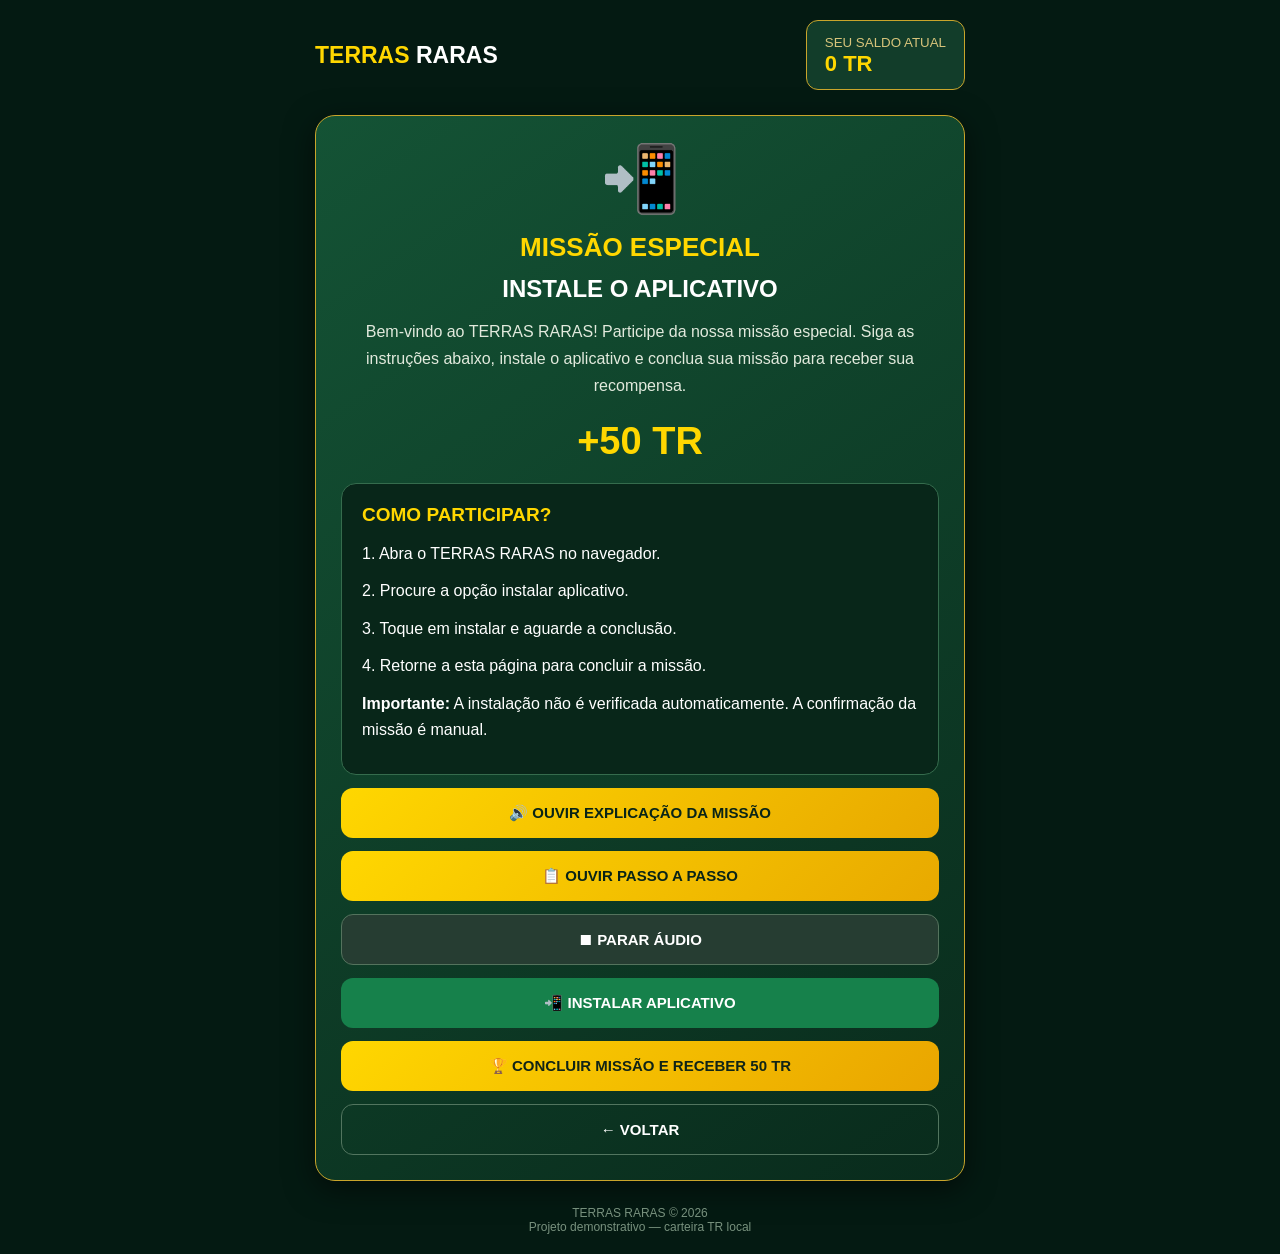
==== missao.html @ 946a31db "Create missao.html" ====
<!DOCTYPE html>
<html lang="pt-BR">
<head>
  <meta charset="UTF-8">
  <meta name="viewport" content="width=device-width, initial-scale=1.0">
  <meta name="theme-color" content="#06251a">
  <meta name="description" content="TERRAS RARAS - Página de Missões">
  <title>TERRAS RARAS - Missões</title>

  <style>
    * {
      box-sizing: border-box;
      margin: 0;
      padding: 0;
    }

    body {
      background: #041a12;
      color: #fff;
      font-family: Arial, sans-serif;
      min-height: 100vh;
      padding: 20px;
    }

    .container {
      max-width: 650px;
      margin: auto;
    }

    header {
      display: flex;
      align-items: center;
      justify-content: space-between;
      gap: 12px;
      margin-bottom: 25px;
      flex-wrap: wrap;
    }

    .logo {
      color: #ffd700;
      font-size: 23px;
      font-weight: 900;
    }

    .logo span {
      color: white;
    }

    .wallet {
      background: #123d2a;
      border: 1px solid #c9a52b;
      padding: 12px 18px;
      border-radius: 12px;
    }

    .wallet small {
      color: #d7c47b;
    }

    .balance {
      color: #ffd700;
      font-size: 22px;
      font-weight: bold;
    }

    .mission {
      background: linear-gradient(145deg, #145335, #092b1c);
      border: 1px solid #c9a52b;
      border-radius: 20px;
      padding: 25px;
      text-align: center;
      box-shadow: 0 8px 30px #0008;
    }

    .mission-icon {
      font-size: 65px;
      margin-bottom: 15px;
    }

    h1 {
      color: #ffd700;
      font-size: 26px;
      margin-bottom: 12px;
    }

    .description {
      color: #e2eadd;
      line-height: 1.7;
      margin: 15px 0;
    }

    .reward {
      color: #ffd700;
      font-size: 38px;
      font-weight: 900;
      margin: 20px;
    }

    .instructions {
      background: #082619;
      border: 1px solid #356c4d;
      border-radius: 15px;
      padding: 20px;
      text-align: left;
      margin-top: 20px;
    }

    .instructions h2 {
      color: #ffd700;
      margin-bottom: 15px;
      font-size: 19px;
    }

    .instructions p {
      margin: 12px 0;
      line-height: 1.6;
    }

    button {
      width: 100%;
      padding: 16px;
      border: none;
      border-radius: 12px;
      font-size: 15px;
      font-weight: 900;
      cursor: pointer;
      margin-top: 13px;
    }

    .audio {
      background: linear-gradient(135deg, #ffd700, #e8a900);
      color: #092417;
    }

    .stop {
      background: #263d32;
      color: white;
      border: 1px solid #54735d;
    }

    .install {
      background: #16814b;
      color: white;
    }

    .complete {
      background: linear-gradient(135deg, #ffd700, #e9a500);
      color: #102416;
    }

    .back {
      background: transparent;
      color: #fff;
      border: 1px solid #52755f;
    }

    button:active {
      transform: scale(.98);
    }

    .footer {
      text-align: center;
      color: #78917e;
      margin-top: 25px;
      font-size: 12px;
    }

    [hidden] {
      display: none !important;
    }
  </style>
</head>

<body>
<div class="container">

  <header>
    <div class="logo">TERRAS <span>RARAS</span></div>
    <div class="wallet">
      <small>SEU SALDO ATUAL</small>
      <div class="balance">
        <span id="balance">600</span> TR
      </div>
    </div>
  </header>

  <main>
    <section class="mission">

      <div class="mission-icon">📲</div>

      <h1>MISSÃO ESPECIAL</h1>

      <h2>INSTALE O APLICATIVO</h2>

      <p class="description">
        Bem-vindo ao TERRAS RARAS!
        Participe da nossa missão especial.
        Siga as instruções abaixo, instale o aplicativo
        e conclua sua missão para receber sua recompensa.
      </p>

      <div class="reward">+50 TR</div>

      <div class="instructions" id="instrucoes">

        <h2>COMO PARTICIPAR?</h2>

        <p>1. Abra o TERRAS RARAS no navegador.</p>

        <p>2. Procure a opção instalar aplicativo.</p>

        <p>3. Toque em instalar e aguarde a conclusão.</p>

        <p>4. Retorne a esta página para concluir a missão.</p>

        <p>
          <strong>Importante:</strong>
          A instalação não é verificada automaticamente.
          A confirmação da missão é manual.
        </p>

      </div>

      <button class="audio" id="ouvir">
        🔊 OUVIR EXPLICAÇÃO DA MISSÃO
      </button>

      <button class="audio" id="ouvirPassos">
        📋 OUVIR PASSO A PASSO
      </button>

      <button class="stop" id="parar">
        ⏹ PARAR ÁUDIO
      </button>

      <button class="install" id="instalar">
        📲 INSTALAR APLICATIVO
      </button>

      <button class="complete" id="concluir">
        🏆 CONCLUIR MISSÃO E RECEBER 50 TR
      </button>

      <button class="back" onclick="history.back()">
        ← VOLTAR
      </button>

    </section>
  </main>

  <div class="footer">
    TERRAS RARAS © 2026<br>
    Projeto demonstrativo — carteira TR local
  </div>

</div>

<script>
  const saldoInicial = 600;

  let saldo = Number(
    localStorage.getItem('terrasRarasSaldo')
  );

  if (!Number.isFinite(saldo) || saldo < 0) {
    saldo = saldoInicial;
    localStorage.setItem('terrasRarasSaldo', saldo);
  }

  document.getElementById('balance').textContent = saldo;

  function falar(texto) {
    if (!('speechSynthesis' in window)) {
      alert('Seu navegador não suporta áudio.');
      return;
    }

    speechSynthesis.cancel();

    const voz = new SpeechSynthesisUtterance(texto);
    voz.lang = 'pt-BR';
    voz.rate = 0.9;
    voz.pitch = 1.05;
    voz.volume = 1;

    const vozes = speechSynthesis.getVoices();
    const brasileira = vozes.find(
      v => v.lang.toLowerCase() === 'pt-br'
    );

    if (brasileira) voz.voice = brasileira;

    speechSynthesis.speak(voz);
  }

  document.getElementById('ouvir').onclick = () => {
    falar(
      'Bem-vindo ao Terras Raras! Esta é sua missão especial. ' +
      'Instale o aplicativo no seu dispositivo, siga as instruções ' +
      'e conclua a missão para receber cinquenta TR. Boa sorte!'
    );
  };

  document.getElementById('ouvirPassos').onclick = () => {
    falar(
      'Primeiro: abra o Terras Raras no navegador. ' +
      'Segundo: procure a opção instalar aplicativo. ' +
      'Terceiro: toque em instalar e aguarde a conclusão. ' +
      'Quarto: retorne a esta página para concluir a missão. ' +
      'A instalação não é verificada automaticamente.'
    );
  };

  document.getElementById('parar').onclick = () => {
    speechSynthesis.cancel();
  };

  let instalacaoPendente = null;

  window.addEventListener('beforeinstallprompt', event => {
    event.preventDefault();
    instalacaoPendente = event;
  });

  document.getElementById('instalar').onclick = async () => {
    if (!instalacaoPendente) {
      alert(
        'A instalação pode ser feita pelo menu do navegador, ' +
        'na opção Adicionar à tela inicial ou Instalar aplicativo.'
      );
      return;
    }

    instalacaoPendente.prompt();
    await instalacaoPendente.userChoice;
    instalacaoPendente = null;
  };

  document.getElementById('concluir').onclick = () => {
    if (localStorage.getItem('missaoTerrasRarasConcluida')) {
      alert('Você já recebeu a recompensa desta missão!');
      return;
    }

    saldo += 50;

    localStorage.setItem('terrasRarasSaldo', saldo);
    localStorage.setItem('missaoTerrasRarasConcluida', 'true');

    document.getElementById('balance').textContent = saldo;

    alert('Parabéns! Você recebeu 50 TR!');

    falar('Parabéns! Missão concluída! Você recebeu cinquenta TR!');
  };
</script>

</body>
</html>
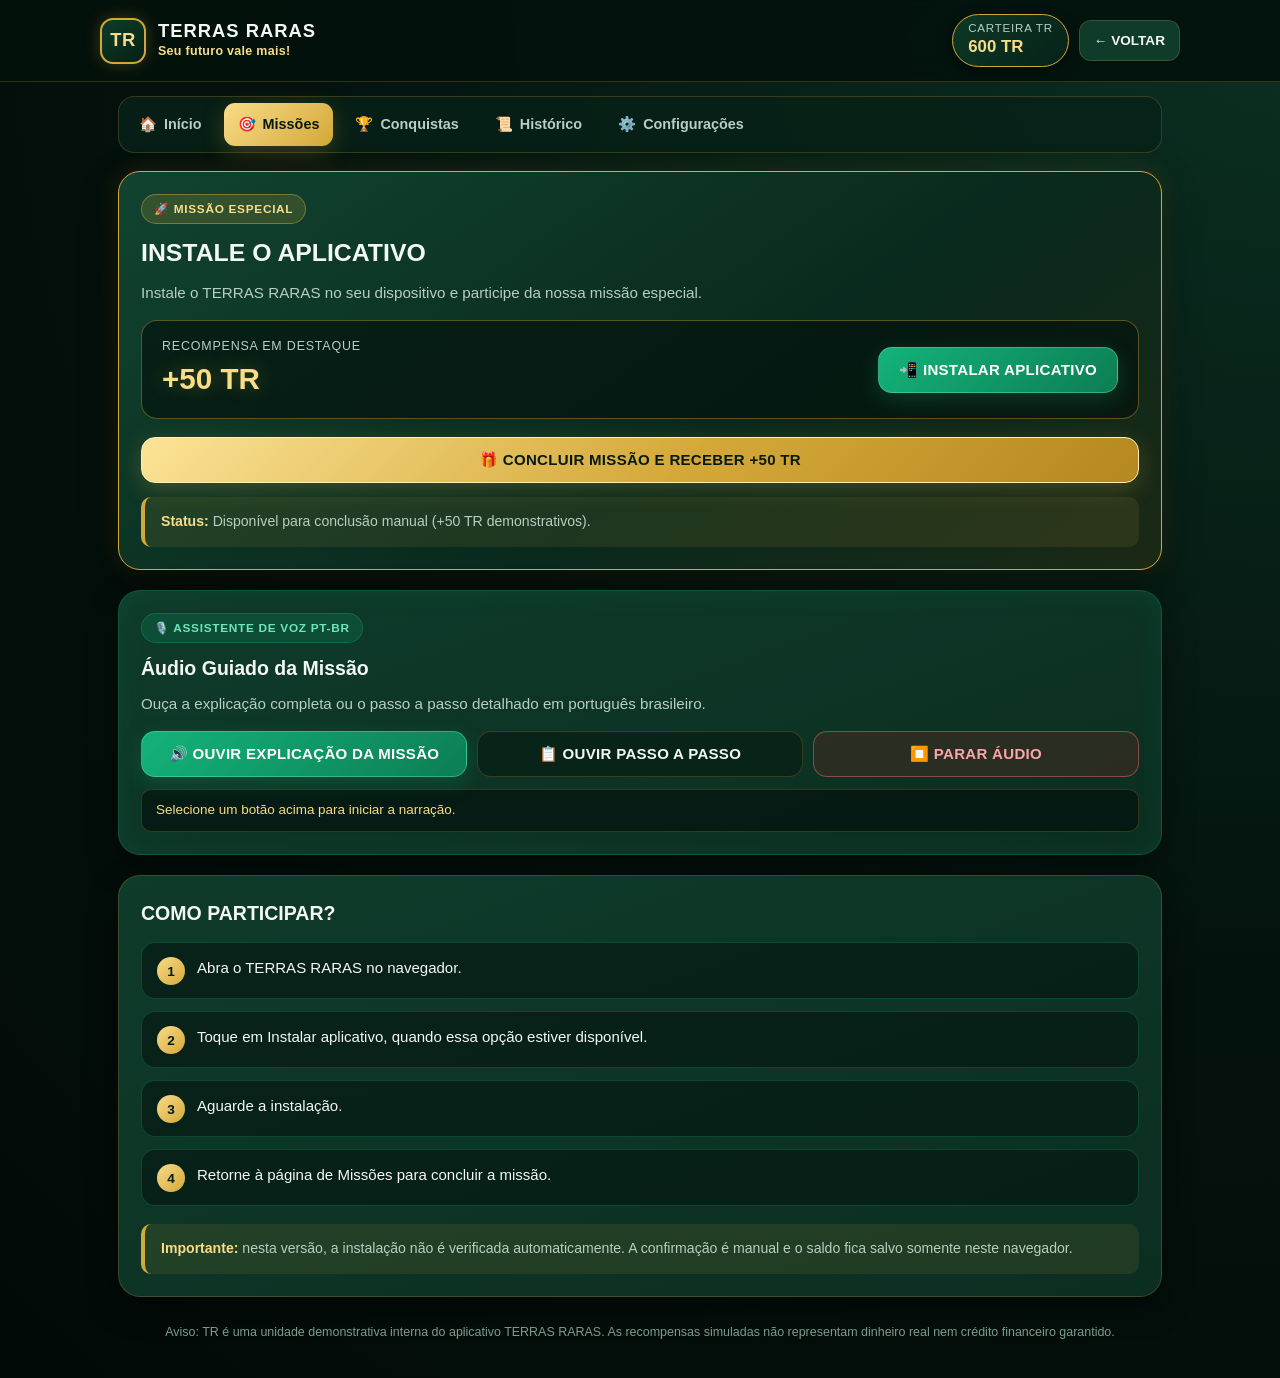
==== commit 7eb5ad5f: "Add files via upload" ====
--- a/missao.html
+++ b/missao.html
@@ -1,361 +1,147 @@
-
 <!DOCTYPE html>
 <html lang="pt-BR">
 <head>
   <meta charset="UTF-8">
   <meta name="viewport" content="width=device-width, initial-scale=1.0">
-  <meta name="theme-color" content="#06251a">
-  <meta name="description" content="TERRAS RARAS - Página de Missões">
-  <title>TERRAS RARAS - Missões</title>
-
-  <style>
-    * {
-      box-sizing: border-box;
-      margin: 0;
-      padding: 0;
-    }
-
-    body {
-      background: #041a12;
-      color: #fff;
-      font-family: Arial, sans-serif;
-      min-height: 100vh;
-      padding: 20px;
-    }
-
-    .container {
-      max-width: 650px;
-      margin: auto;
-    }
-
-    header {
-      display: flex;
-      align-items: center;
-      justify-content: space-between;
-      gap: 12px;
-      margin-bottom: 25px;
-      flex-wrap: wrap;
-    }
-
-    .logo {
-      color: #ffd700;
-      font-size: 23px;
-      font-weight: 900;
-    }
-
-    .logo span {
-      color: white;
-    }
-
-    .wallet {
-      background: #123d2a;
-      border: 1px solid #c9a52b;
-      padding: 12px 18px;
-      border-radius: 12px;
-    }
-
-    .wallet small {
-      color: #d7c47b;
-    }
-
-    .balance {
-      color: #ffd700;
-      font-size: 22px;
-      font-weight: bold;
-    }
-
-    .mission {
-      background: linear-gradient(145deg, #145335, #092b1c);
-      border: 1px solid #c9a52b;
-      border-radius: 20px;
-      padding: 25px;
-      text-align: center;
-      box-shadow: 0 8px 30px #0008;
-    }
-
-    .mission-icon {
-      font-size: 65px;
-      margin-bottom: 15px;
-    }
-
-    h1 {
-      color: #ffd700;
-      font-size: 26px;
-      margin-bottom: 12px;
-    }
-
-    .description {
-      color: #e2eadd;
-      line-height: 1.7;
-      margin: 15px 0;
-    }
-
-    .reward {
-      color: #ffd700;
-      font-size: 38px;
-      font-weight: 900;
-      margin: 20px;
-    }
-
-    .instructions {
-      background: #082619;
-      border: 1px solid #356c4d;
-      border-radius: 15px;
-      padding: 20px;
-      text-align: left;
-      margin-top: 20px;
-    }
-
-    .instructions h2 {
-      color: #ffd700;
-      margin-bottom: 15px;
-      font-size: 19px;
-    }
-
-    .instructions p {
-      margin: 12px 0;
-      line-height: 1.6;
-    }
-
-    button {
-      width: 100%;
-      padding: 16px;
-      border: none;
-      border-radius: 12px;
-      font-size: 15px;
-      font-weight: 900;
-      cursor: pointer;
-      margin-top: 13px;
-    }
-
-    .audio {
-      background: linear-gradient(135deg, #ffd700, #e8a900);
-      color: #092417;
-    }
-
-    .stop {
-      background: #263d32;
-      color: white;
-      border: 1px solid #54735d;
-    }
-
-    .install {
-      background: #16814b;
-      color: white;
-    }
-
-    .complete {
-      background: linear-gradient(135deg, #ffd700, #e9a500);
-      color: #102416;
-    }
-
-    .back {
-      background: transparent;
-      color: #fff;
-      border: 1px solid #52755f;
-    }
-
-    button:active {
-      transform: scale(.98);
-    }
-
-    .footer {
-      text-align: center;
-      color: #78917e;
-      margin-top: 25px;
-      font-size: 12px;
-    }
-
-    [hidden] {
-      display: none !important;
-    }
-  </style>
+  <meta name="theme-color" content="#07261B">
+  <meta name="description" content="Missão Especial TERRAS RARAS — Instale o aplicativo e ganhe +50 TR demonstrativos.">
+  <title>Missões — TERRAS RARAS</title>
+  <link rel="manifest" href="./manifest.json">
+  <link rel="icon" type="image/svg+xml" href="./assets/icon.svg">
+  <link rel="apple-touch-icon" href="./assets/icon-192.png">
+  <link rel="stylesheet" href="./style.css">
 </head>
-
-<body>
-<div class="container">
-
-  <header>
-    <div class="logo">TERRAS <span>RARAS</span></div>
-    <div class="wallet">
-      <small>SEU SALDO ATUAL</small>
-      <div class="balance">
-        <span id="balance">600</span> TR
+<body data-page="missao">
+  <header class="app-header">
+    <div class="header-inner">
+      <a href="index.html" class="brand-group" aria-label="TERRAS RARAS Início">
+        <div class="brand-logo">TR</div>
+        <div class="brand-titles">
+          <div class="brand-name">TERRAS RARAS</div>
+          <p class="brand-slogan">Seu futuro vale mais!</p>
+        </div>
+      </a>
+      <div class="header-actions">
+        <div class="wallet-pill" aria-label="Carteira TR">
+          <div>
+            <span class="wallet-pill-label">Carteira TR</span>
+            <span class="wallet-pill-value" data-wallet-balance>600 TR</span>
+          </div>
+        </div>
+        <a href="index.html" class="btn-back" aria-label="Voltar para o início">← VOLTAR</a>
       </div>
     </div>
   </header>
+  <nav class="desktop-nav" aria-label="Navegação principal">
+    <ul class="desktop-nav-list">
+      <li><a href="index.html" class="desktop-nav-link"><span>🏠</span><span>Início</span></a></li>
+      <li><a href="missao.html" class="desktop-nav-link active"><span>🎯</span><span>Missões</span></a></li>
+      <li><a href="conquistas.html" class="desktop-nav-link"><span>🏆</span><span>Conquistas</span></a></li>
+      <li><a href="historico.html" class="desktop-nav-link"><span>📜</span><span>Histórico</span></a></li>
+      <li><a href="configuracoes.html" class="desktop-nav-link"><span>⚙️</span><span>Configurações</span></a></li>
+    </ul>
+  </nav>
 
-  <main>
-    <section class="mission">
+  <nav class="mobile-bottom-nav" aria-label="Navegação inferior">
+    <a href="index.html" class="mobile-nav-item"><span class="nav-icon">🏠</span><span>Início</span></a>
+    <a href="missao.html" class="mobile-nav-item active"><span class="nav-icon">🎯</span><span>Missões</span></a>
+    <a href="conquistas.html" class="mobile-nav-item"><span class="nav-icon">🏆</span><span>Conquistas</span></a>
+    <a href="historico.html" class="mobile-nav-item"><span class="nav-icon">📜</span><span>Histórico</span></a>
+    <a href="configuracoes.html" class="mobile-nav-item"><span class="nav-icon">⚙️</span><span>Configurações</span></a>
+  </nav>
 
-      <div class="mission-icon">📲</div>
-
-      <h1>MISSÃO ESPECIAL</h1>
-
-      <h2>INSTALE O APLICATIVO</h2>
-
-      <p class="description">
-        Bem-vindo ao TERRAS RARAS!
-        Participe da nossa missão especial.
-        Siga as instruções abaixo, instale o aplicativo
-        e conclua sua missão para receber sua recompensa.
+  <main class="main-container">
+    <!-- Banner da Missão -->
+    <section class="card card-gold-highlight" aria-labelledby="mission-banner-title">
+      <span class="badge badge-gold" style="margin-bottom:10px;">🚀 MISSÃO ESPECIAL</span>
+      <h1 id="mission-banner-title" class="section-title" style="font-size:1.55rem;">
+        INSTALE O APLICATIVO
+      </h1>
+      <p class="section-desc">
+        Instale o TERRAS RARAS no seu dispositivo e participe da nossa missão especial.
       </p>
 
-      <div class="reward">+50 TR</div>
-
-      <div class="instructions" id="instrucoes">
-
-        <h2>COMO PARTICIPAR?</h2>
-
-        <p>1. Abra o TERRAS RARAS no navegador.</p>
-
-        <p>2. Procure a opção instalar aplicativo.</p>
-
-        <p>3. Toque em instalar e aguarde a conclusão.</p>
-
-        <p>4. Retorne a esta página para concluir a missão.</p>
-
-        <p>
-          <strong>Importante:</strong>
-          A instalação não é verificada automaticamente.
-          A confirmação da missão é manual.
-        </p>
-
+      <div class="reward-highlight-box">
+        <div>
+          <span style="font-size:0.78rem; text-transform:uppercase; letter-spacing:0.8px; color:var(--text-secondary); display:block;">
+            Recompensa em Destaque
+          </span>
+          <span class="reward-amount">+50 TR</span>
+        </div>
+        <button type="button" data-pwa-install-btn class="btn btn-emerald">
+          📲 INSTALAR APLICATIVO
+        </button>
       </div>
 
-      <button class="audio" id="ouvir">
-        🔊 OUVIR EXPLICAÇÃO DA MISSÃO
+      <div id="manual-install-guide" class="notice-box" style="display:none; margin-bottom:14px;">
+        <strong>Instalação via navegador:</strong> Abra o menu do navegador e toque em <strong>"Instalar aplicativo"</strong> (Android/Desktop) ou em <strong>Compartilhar → "Adicionar à Tela de Início"</strong> (iPhone/iPad).
+      </div>
+
+      <button type="button" id="btn-complete-mission" class="btn btn-gold btn-block">
+        🎁 CONCLUIR MISSÃO E RECEBER +50 TR
       </button>
 
-      <button class="audio" id="ouvirPassos">
-        📋 OUVIR PASSO A PASSO
-      </button>
+      <div id="mission-completion-status" class="notice-box" aria-live="polite">
+        <strong>Status:</strong> Carregando status da missão...
+      </div>
+    </section>
 
-      <button class="stop" id="parar">
-        ⏹ PARAR ÁUDIO
-      </button>
+    <!-- Sistema de Áudio das Missões -->
+    <section class="card card-emerald" aria-labelledby="audio-mission-heading">
+      <span class="badge badge-emerald" style="margin-bottom:10px;">🎙️ ASSISTENTE DE VOZ PT-BR</span>
+      <h2 id="audio-mission-heading" class="section-title">Áudio Guiado da Missão</h2>
+      <p class="section-desc">
+        Ouça a explicação completa ou o passo a passo detalhado em português brasileiro.
+      </p>
 
-      <button class="install" id="instalar">
-        📲 INSTALAR APLICATIVO
-      </button>
+      <div class="audio-controls-grid">
+        <button type="button" id="btn-audio-explain" class="btn btn-emerald">
+          🔊 OUVIR EXPLICAÇÃO DA MISSÃO
+        </button>
+        <button type="button" id="btn-audio-steps" class="btn btn-outline">
+          📋 OUVIR PASSO A PASSO
+        </button>
+        <button type="button" id="btn-audio-stop" class="btn btn-danger">
+          ⏹️ PARAR ÁUDIO
+        </button>
+      </div>
 
-      <button class="complete" id="concluir">
-        🏆 CONCLUIR MISSÃO E RECEBER 50 TR
-      </button>
+      <div class="audio-status-bar" aria-live="polite">
+        <span id="audio-status-text">Selecione um botão acima para iniciar a narração.</span>
+      </div>
+    </section>
 
-      <button class="back" onclick="history.back()">
-        ← VOLTAR
-      </button>
+    <!-- Área de Instruções -->
+    <section class="card" aria-labelledby="how-to-heading">
+      <h2 id="how-to-heading" class="section-title">COMO PARTICIPAR?</h2>
+      <ol class="steps-list">
+        <li class="step-item">
+          <span class="step-number">1</span>
+          <span class="step-text">Abra o TERRAS RARAS no navegador.</span>
+        </li>
+        <li class="step-item">
+          <span class="step-number">2</span>
+          <span class="step-text">Toque em Instalar aplicativo, quando essa opção estiver disponível.</span>
+        </li>
+        <li class="step-item">
+          <span class="step-number">3</span>
+          <span class="step-text">Aguarde a instalação.</span>
+        </li>
+        <li class="step-item">
+          <span class="step-number">4</span>
+          <span class="step-text">Retorne à página de Missões para concluir a missão.</span>
+        </li>
+      </ol>
 
+      <div class="notice-box">
+        <strong>Importante:</strong> nesta versão, a instalação não é verificada automaticamente. A confirmação é manual e o saldo fica salvo somente neste navegador.
+      </div>
     </section>
   </main>
 
-  <div class="footer">
-    TERRAS RARAS © 2026<br>
-    Projeto demonstrativo — carteira TR local
-  </div>
-
-</div>
-
-<script>
-  const saldoInicial = 600;
-
-  let saldo = Number(
-    localStorage.getItem('terrasRarasSaldo')
-  );
-
-  if (!Number.isFinite(saldo) || saldo < 0) {
-    saldo = saldoInicial;
-    localStorage.setItem('terrasRarasSaldo', saldo);
-  }
-
-  document.getElementById('balance').textContent = saldo;
-
-  function falar(texto) {
-    if (!('speechSynthesis' in window)) {
-      alert('Seu navegador não suporta áudio.');
-      return;
-    }
-
-    speechSynthesis.cancel();
-
-    const voz = new SpeechSynthesisUtterance(texto);
-    voz.lang = 'pt-BR';
-    voz.rate = 0.9;
-    voz.pitch = 1.05;
-    voz.volume = 1;
-
-    const vozes = speechSynthesis.getVoices();
-    const brasileira = vozes.find(
-      v => v.lang.toLowerCase() === 'pt-br'
-    );
-
-    if (brasileira) voz.voice = brasileira;
-
-    speechSynthesis.speak(voz);
-  }
-
-  document.getElementById('ouvir').onclick = () => {
-    falar(
-      'Bem-vindo ao Terras Raras! Esta é sua missão especial. ' +
-      'Instale o aplicativo no seu dispositivo, siga as instruções ' +
-      'e conclua a missão para receber cinquenta TR. Boa sorte!'
-    );
-  };
-
-  document.getElementById('ouvirPassos').onclick = () => {
-    falar(
-      'Primeiro: abra o Terras Raras no navegador. ' +
-      'Segundo: procure a opção instalar aplicativo. ' +
-      'Terceiro: toque em instalar e aguarde a conclusão. ' +
-      'Quarto: retorne a esta página para concluir a missão. ' +
-      'A instalação não é verificada automaticamente.'
-    );
-  };
-
-  document.getElementById('parar').onclick = () => {
-    speechSynthesis.cancel();
-  };
-
-  let instalacaoPendente = null;
-
-  window.addEventListener('beforeinstallprompt', event => {
-    event.preventDefault();
-    instalacaoPendente = event;
-  });
-
-  document.getElementById('instalar').onclick = async () => {
-    if (!instalacaoPendente) {
-      alert(
-        'A instalação pode ser feita pelo menu do navegador, ' +
-        'na opção Adicionar à tela inicial ou Instalar aplicativo.'
-      );
-      return;
-    }
-
-    instalacaoPendente.prompt();
-    await instalacaoPendente.userChoice;
-    instalacaoPendente = null;
-  };
-
-  document.getElementById('concluir').onclick = () => {
-    if (localStorage.getItem('missaoTerrasRarasConcluida')) {
-      alert('Você já recebeu a recompensa desta missão!');
-      return;
-    }
-
-    saldo += 50;
-
-    localStorage.setItem('terrasRarasSaldo', saldo);
-    localStorage.setItem('missaoTerrasRarasConcluida', 'true');
-
-    document.getElementById('balance').textContent = saldo;
-
-    alert('Parabéns! Você recebeu 50 TR!');
-
-    falar('Parabéns! Missão concluída! Você recebeu cinquenta TR!');
-  };
-</script>
-
+  <footer class="disclaimer-footer">
+    <p>Aviso: TR é uma unidade demonstrativa interna do aplicativo TERRAS RARAS. As recompensas simuladas não representam dinheiro real nem crédito financeiro garantido.</p>
+  </footer>
+  <script src="./app.js"></script>
 </body>
 </html>
--- a/style.css
+++ b/style.css
@@ -0,0 +1,721 @@
+/* ==========================================================================
+   TERRAS RARAS — FOLHA DE ESTILOS PRINCIPAL
+   Identidade Visual: Verde Profundo, Verde-Esmeralda, Dourado Metálico e Preto
+   ========================================================================== */
+
+:root {
+  --bg-deep: #04120D;
+  --bg-surface: #082218;
+  --bg-card: #0B2E21;
+  --bg-card-elevated: #0F3B2B;
+  --emerald-accent: #109665;
+  --emerald-glow: rgba(16, 150, 101, 0.28);
+  --gold-light: #F8DC88;
+  --gold-main: #D4A838;
+  --gold-dark: #9E7618;
+  --gold-glow: rgba(212, 168, 56, 0.26);
+  --text-primary: #F3F8F5;
+  --text-secondary: #B7CEC2;
+  --text-muted: #7FA190;
+  --border-subtle: rgba(212, 168, 56, 0.22);
+  --border-emerald: rgba(16, 150, 101, 0.35);
+  --danger-bg: rgba(185, 28, 28, 0.18);
+  --danger-border: rgba(248, 113, 113, 0.45);
+  --danger-text: #FCA5A5;
+  --radius-sm: 10px;
+  --radius-md: 16px;
+  --radius-lg: 22px;
+  --shadow-card: 0 12px 30px rgba(0, 0, 0, 0.45);
+  --shadow-gold: 0 6px 22px rgba(212, 168, 56, 0.25);
+  --transition: all 0.22s ease;
+}
+
+*,
+*::before,
+*::after {
+  box-sizing: border-box;
+  margin: 0;
+  padding: 0;
+}
+
+html {
+  font-size: 16px;
+  scroll-behavior: smooth;
+  overflow-x: hidden;
+}
+
+body {
+  font-family: -apple-system, BlinkMacSystemFont, "Segoe UI", Roboto, Oxygen, Ubuntu, Cantarell, sans-serif;
+  background: radial-gradient(circle at top right, #0B3022 0%, #04120D 52%, #020A07 100%);
+  color: var(--text-primary);
+  min-height: 100vh;
+  line-height: 1.55;
+  overflow-x: hidden;
+  padding-bottom: 88px; /* Espaço para barra de navegação inferior no mobile */
+}
+
+img,
+svg {
+  max-width: 100%;
+  display: block;
+}
+
+a {
+  color: inherit;
+  text-decoration: none;
+}
+
+button {
+  font-family: inherit;
+  cursor: pointer;
+  border: none;
+  background: none;
+}
+
+/* ==========================================================================
+   CABEÇALHO PRINCIPAL
+   ========================================================================== */
+.app-header {
+  position: sticky;
+  top: 0;
+  z-index: 100;
+  background: rgba(4, 18, 13, 0.92);
+  backdrop-filter: blur(12px);
+  -webkit-backdrop-filter: blur(12px);
+  border-bottom: 1px solid var(--border-subtle);
+  padding: 14px 18px;
+}
+
+.header-inner {
+  max-width: 1080px;
+  margin: 0 auto;
+  display: flex;
+  align-items: center;
+  justify-content: space-between;
+  gap: 12px;
+  flex-wrap: wrap;
+}
+
+.brand-group {
+  display: flex;
+  align-items: center;
+  gap: 12px;
+}
+
+.brand-logo {
+  width: 46px;
+  height: 46px;
+  border-radius: 13px;
+  background: linear-gradient(145deg, #0D3D2B, #062016);
+  border: 2px solid var(--gold-main);
+  box-shadow: 0 0 16px var(--gold-glow);
+  display: flex;
+  align-items: center;
+  justify-content: center;
+  font-weight: 900;
+  font-size: 1.15rem;
+  letter-spacing: 0.5px;
+  color: var(--gold-light);
+  flex-shrink: 0;
+}
+
+.brand-titles h1,
+.brand-titles .brand-name {
+  font-size: 1.15rem;
+  font-weight: 800;
+  letter-spacing: 1px;
+  color: var(--text-primary);
+  line-height: 1.15;
+}
+
+.brand-slogan {
+  font-size: 0.78rem;
+  color: var(--gold-light);
+  font-weight: 600;
+  letter-spacing: 0.3px;
+}
+
+.header-actions {
+  display: flex;
+  align-items: center;
+  gap: 10px;
+}
+
+.wallet-pill {
+  display: flex;
+  align-items: center;
+  gap: 10px;
+  background: linear-gradient(135deg, #0D3828 0%, #072218 100%);
+  border: 1px solid var(--gold-main);
+  border-radius: 999px;
+  padding: 7px 15px;
+  box-shadow: 0 4px 14px rgba(0, 0, 0, 0.35);
+}
+
+.wallet-pill-label {
+  font-size: 0.72rem;
+  text-transform: uppercase;
+  letter-spacing: 0.8px;
+  color: var(--text-secondary);
+  display: block;
+  line-height: 1.1;
+}
+
+.wallet-pill-value {
+  font-size: 1.05rem;
+  font-weight: 800;
+  color: var(--gold-light);
+  line-height: 1.2;
+}
+
+.btn-back {
+  display: inline-flex;
+  align-items: center;
+  gap: 6px;
+  padding: 9px 14px;
+  border-radius: 12px;
+  background: var(--bg-card-elevated);
+  border: 1px solid var(--border-subtle);
+  color: var(--text-primary);
+  font-weight: 700;
+  font-size: 0.85rem;
+  transition: var(--transition);
+}
+
+.btn-back:hover {
+  border-color: var(--gold-main);
+  color: var(--gold-light);
+}
+
+/* ==========================================================================
+   NAVEGAÇÃO DESKTOP E MOBILE
+   ========================================================================== */
+.desktop-nav {
+  max-width: 1080px;
+  margin: 14px auto 0;
+  padding: 0 18px;
+  display: none;
+}
+
+.desktop-nav-list {
+  display: flex;
+  gap: 8px;
+  background: rgba(8, 34, 24, 0.85);
+  border: 1px solid var(--border-subtle);
+  border-radius: var(--radius-md);
+  padding: 6px;
+  list-style: none;
+}
+
+.desktop-nav-link {
+  flex: 1;
+  text-align: center;
+  padding: 10px 14px;
+  border-radius: 11px;
+  font-size: 0.9rem;
+  font-weight: 700;
+  color: var(--text-secondary);
+  transition: var(--transition);
+  display: flex;
+  align-items: center;
+  justify-content: center;
+  gap: 7px;
+}
+
+.desktop-nav-link:hover {
+  color: var(--text-primary);
+  background: rgba(16, 150, 101, 0.14);
+}
+
+.desktop-nav-link.active {
+  background: linear-gradient(135deg, var(--gold-light) 0%, var(--gold-main) 100%);
+  color: #061A12;
+  box-shadow: var(--shadow-gold);
+}
+
+.mobile-bottom-nav {
+  position: fixed;
+  bottom: 0;
+  left: 0;
+  right: 0;
+  z-index: 120;
+  background: rgba(4, 18, 13, 0.96);
+  backdrop-filter: blur(14px);
+  -webkit-backdrop-filter: blur(14px);
+  border-top: 1px solid var(--border-subtle);
+  display: grid;
+  grid-template-columns: repeat(5, 1fr);
+  padding: 6px 4px calc(6px + env(safe-area-inset-bottom));
+}
+
+.mobile-nav-item {
+  display: flex;
+  flex-direction: column;
+  align-items: center;
+  justify-content: center;
+  gap: 3px;
+  padding: 6px 2px;
+  font-size: 0.68rem;
+  font-weight: 700;
+  color: var(--text-muted);
+  border-radius: 10px;
+  transition: var(--transition);
+}
+
+.mobile-nav-item .nav-icon {
+  font-size: 1.15rem;
+  line-height: 1;
+}
+
+.mobile-nav-item.active {
+  color: var(--gold-light);
+  background: rgba(212, 168, 56, 0.12);
+}
+
+@media (min-width: 768px) {
+  body {
+    padding-bottom: 36px;
+  }
+  .desktop-nav {
+    display: block;
+  }
+  .mobile-bottom-nav {
+    display: none;
+  }
+}
+
+/* ==========================================================================
+   CONTAINER PRINCIPAL E CARTÕES
+   ========================================================================== */
+.main-container {
+  max-width: 1080px;
+  margin: 0 auto;
+  padding: 18px;
+  display: flex;
+  flex-direction: column;
+  gap: 20px;
+}
+
+.card {
+  background: linear-gradient(160deg, var(--bg-card-elevated) 0%, var(--bg-card) 100%);
+  border: 1px solid var(--border-subtle);
+  border-radius: var(--radius-lg);
+  padding: 22px;
+  box-shadow: var(--shadow-card);
+  position: relative;
+  overflow: hidden;
+}
+
+.card-emerald {
+  border-color: var(--border-emerald);
+  box-shadow: 0 12px 32px rgba(0, 0, 0, 0.45), inset 0 0 28px rgba(16, 150, 101, 0.12);
+}
+
+.card-gold-highlight {
+  background: linear-gradient(145deg, #114330 0%, #09291D 60%, #1B2915 100%);
+  border: 1.5px solid var(--gold-main);
+  box-shadow: 0 14px 34px rgba(0, 0, 0, 0.5), 0 0 24px rgba(212, 168, 56, 0.16);
+}
+
+.badge {
+  display: inline-flex;
+  align-items: center;
+  gap: 6px;
+  padding: 5px 12px;
+  border-radius: 999px;
+  font-size: 0.74rem;
+  font-weight: 800;
+  letter-spacing: 0.7px;
+  text-transform: uppercase;
+}
+
+.badge-gold {
+  background: rgba(212, 168, 56, 0.18);
+  color: var(--gold-light);
+  border: 1px solid rgba(212, 168, 56, 0.45);
+}
+
+.badge-emerald {
+  background: rgba(16, 150, 101, 0.22);
+  color: #6EE7B7;
+  border: 1px solid rgba(16, 150, 101, 0.45);
+}
+
+/* ==========================================================================
+   BANNER PRINCIPAL
+   ========================================================================== */
+.hero-banner {
+  position: relative;
+  border-radius: var(--radius-lg);
+  overflow: hidden;
+  border: 1px solid var(--border-subtle);
+  box-shadow: var(--shadow-card);
+  min-height: 220px;
+  background: #061D14;
+}
+
+.hero-banner img {
+  width: 100%;
+  height: 240px;
+  object-fit: cover;
+  object-position: center;
+  filter: brightness(0.84) contrast(1.06);
+}
+
+@media (min-width: 768px) {
+  .hero-banner img {
+    height: 310px;
+  }
+}
+
+.hero-overlay {
+  position: absolute;
+  inset: 0;
+  background: linear-gradient(90deg, rgba(4, 18, 13, 0.92) 0%, rgba(4, 18, 13, 0.62) 55%, rgba(4, 18, 13, 0.22) 100%);
+  display: flex;
+  flex-direction: column;
+  justify-content: flex-end;
+  padding: 22px;
+}
+
+.hero-title {
+  font-size: 1.45rem;
+  font-weight: 800;
+  color: var(--text-primary);
+  margin-top: 8px;
+  max-width: 560px;
+}
+
+.hero-subtitle {
+  font-size: 0.92rem;
+  color: var(--text-secondary);
+  margin-top: 4px;
+  max-width: 520px;
+}
+
+@media (min-width: 768px) {
+  .hero-overlay {
+    padding: 32px;
+    justify-content: center;
+  }
+  .hero-title {
+    font-size: 1.95rem;
+  }
+  .hero-subtitle {
+    font-size: 1rem;
+  }
+}
+
+/* ==========================================================================
+   BOTÕES METÁLICOS DOURADOS E ESMERALDA
+   ========================================================================== */
+.btn {
+  display: inline-flex;
+  align-items: center;
+  justify-content: center;
+  gap: 9px;
+  padding: 13px 20px;
+  border-radius: 14px;
+  font-size: 0.94rem;
+  font-weight: 800;
+  letter-spacing: 0.3px;
+  transition: var(--transition);
+  text-align: center;
+}
+
+.btn:active {
+  transform: scale(0.98);
+}
+
+.btn:disabled {
+  opacity: 0.55;
+  cursor: not-allowed;
+  transform: none;
+}
+
+.btn-gold {
+  background: linear-gradient(135deg, #FCE396 0%, #D4A838 55%, #B58820 100%);
+  color: #061A12;
+  box-shadow: var(--shadow-gold);
+  border: 1px solid #FFF0B8;
+}
+
+.btn-gold:hover:not(:disabled) {
+  filter: brightness(1.06);
+  box-shadow: 0 8px 26px rgba(212, 168, 56, 0.4);
+}
+
+.btn-emerald {
+  background: linear-gradient(135deg, #13B379 0%, #0D7E54 100%);
+  color: #FFFFFF;
+  border: 1px solid rgba(110, 231, 183, 0.4);
+  box-shadow: 0 6px 20px rgba(16, 150, 101, 0.28);
+}
+
+.btn-emerald:hover:not(:disabled) {
+  filter: brightness(1.08);
+}
+
+.btn-outline {
+  background: rgba(8, 34, 24, 0.9);
+  color: var(--text-primary);
+  border: 1px solid var(--border-subtle);
+}
+
+.btn-outline:hover:not(:disabled) {
+  border-color: var(--gold-main);
+  color: var(--gold-light);
+}
+
+.btn-danger {
+  background: var(--danger-bg);
+  color: var(--danger-text);
+  border: 1px solid var(--danger-border);
+}
+
+.btn-danger:hover:not(:disabled) {
+  background: rgba(185, 28, 28, 0.3);
+}
+
+.btn-block {
+  width: 100%;
+}
+
+/* ==========================================================================
+   GRID E ELEMENTOS INTERNOS
+   ========================================================================== */
+.grid-2 {
+  display: grid;
+  grid-template-columns: 1fr;
+  gap: 18px;
+}
+
+@media (min-width: 768px) {
+  .grid-2 {
+    grid-template-columns: repeat(2, 1fr);
+  }
+}
+
+.section-title {
+  font-size: 1.22rem;
+  font-weight: 800;
+  color: var(--text-primary);
+  margin-bottom: 8px;
+  display: flex;
+  align-items: center;
+  gap: 8px;
+}
+
+.section-desc {
+  color: var(--text-secondary);
+  font-size: 0.95rem;
+  margin-bottom: 16px;
+}
+
+.reward-highlight-box {
+  display: flex;
+  align-items: center;
+  justify-content: space-between;
+  flex-wrap: wrap;
+  gap: 14px;
+  background: rgba(4, 18, 13, 0.65);
+  border: 1px solid rgba(212, 168, 56, 0.4);
+  border-radius: var(--radius-md);
+  padding: 16px 20px;
+  margin: 14px 0 18px;
+}
+
+.reward-amount {
+  font-size: 1.85rem;
+  font-weight: 900;
+  color: var(--gold-light);
+  text-shadow: 0 0 18px rgba(212, 168, 56, 0.35);
+}
+
+/* Lista de Instruções */
+.steps-list {
+  list-style: none;
+  display: flex;
+  flex-direction: column;
+  gap: 12px;
+  margin: 14px 0 18px;
+}
+
+.step-item {
+  display: flex;
+  align-items: flex-start;
+  gap: 12px;
+  background: rgba(4, 18, 13, 0.55);
+  border: 1px solid var(--border-emerald);
+  border-radius: 14px;
+  padding: 13px 15px;
+}
+
+.step-number {
+  width: 28px;
+  height: 28px;
+  border-radius: 50%;
+  background: linear-gradient(135deg, var(--gold-light), var(--gold-main));
+  color: #061A12;
+  font-weight: 900;
+  font-size: 0.85rem;
+  display: flex;
+  align-items: center;
+  justify-content: center;
+  flex-shrink: 0;
+  margin-top: 1px;
+}
+
+.step-text {
+  color: var(--text-primary);
+  font-size: 0.94rem;
+}
+
+/* Controles de Áudio */
+.audio-controls-grid {
+  display: grid;
+  grid-template-columns: 1fr;
+  gap: 10px;
+  margin-top: 12px;
+}
+
+@media (min-width: 768px) {
+  .audio-controls-grid {
+    grid-template-columns: repeat(3, 1fr);
+  }
+}
+
+.audio-status-bar {
+  margin-top: 12px;
+  padding: 10px 14px;
+  border-radius: 10px;
+  background: rgba(4, 18, 13, 0.7);
+  border: 1px solid var(--border-subtle);
+  font-size: 0.84rem;
+  color: var(--gold-light);
+  display: flex;
+  align-items: center;
+  justify-content: space-between;
+  gap: 8px;
+}
+
+/* Avisos e Alertas */
+.notice-box {
+  background: rgba(212, 168, 56, 0.1);
+  border-left: 4px solid var(--gold-main);
+  border-radius: 10px;
+  padding: 14px 16px;
+  font-size: 0.88rem;
+  color: var(--text-secondary);
+  margin-top: 14px;
+}
+
+.notice-box strong {
+  color: var(--gold-light);
+}
+
+.disclaimer-footer {
+  max-width: 1080px;
+  margin: 8px auto 0;
+  padding: 0 18px;
+  text-align: center;
+  font-size: 0.78rem;
+  color: var(--text-muted);
+}
+
+/* Histórico e Conquistas */
+.history-list {
+  display: flex;
+  flex-direction: column;
+  gap: 12px;
+}
+
+.history-item {
+  display: flex;
+  align-items: center;
+  justify-content: space-between;
+  gap: 12px;
+  flex-wrap: wrap;
+  background: rgba(4, 18, 13, 0.6);
+  border: 1px solid var(--border-emerald);
+  border-radius: 14px;
+  padding: 14px 16px;
+}
+
+.history-title {
+  font-weight: 700;
+  color: var(--text-primary);
+  font-size: 0.96rem;
+}
+
+.history-date {
+  font-size: 0.8rem;
+  color: var(--text-muted);
+  margin-top: 2px;
+}
+
+.history-amount {
+  font-weight: 900;
+  font-size: 1.05rem;
+  color: var(--gold-light);
+  background: rgba(212, 168, 56, 0.14);
+  border: 1px solid rgba(212, 168, 56, 0.35);
+  padding: 6px 12px;
+  border-radius: 999px;
+}
+
+.progress-track {
+  width: 100%;
+  height: 10px;
+  background: rgba(4, 18, 13, 0.85);
+  border-radius: 999px;
+  overflow: hidden;
+  border: 1px solid var(--border-subtle);
+  margin: 12px 0 6px;
+}
+
+.progress-fill {
+  height: 100%;
+  background: linear-gradient(90deg, var(--emerald-accent), var(--gold-main));
+  border-radius: 999px;
+  transition: width 0.4s ease;
+}
+
+/* Notificação Toast */
+.toast-container {
+  position: fixed;
+  top: 78px;
+  right: 18px;
+  left: 18px;
+  z-index: 200;
+  display: flex;
+  flex-direction: column;
+  align-items: flex-end;
+  gap: 8px;
+  pointer-events: none;
+}
+
+.toast {
+  background: #0B3526;
+  border: 1px solid var(--gold-main);
+  color: var(--text-primary);
+  padding: 12px 16px;
+  border-radius: 12px;
+  box-shadow: 0 10px 28px rgba(0, 0, 0, 0.55);
+  font-size: 0.88rem;
+  font-weight: 600;
+  max-width: 420px;
+  pointer-events: auto;
+  animation: fadeInDown 0.25s ease;
+}
+
+@keyframes fadeInDown {
+  from {
+    opacity: 0;
+    transform: translateY(-10px);
+  }
+  to {
+    opacity: 1;
+    transform: translateY(0);
+  }
+}
